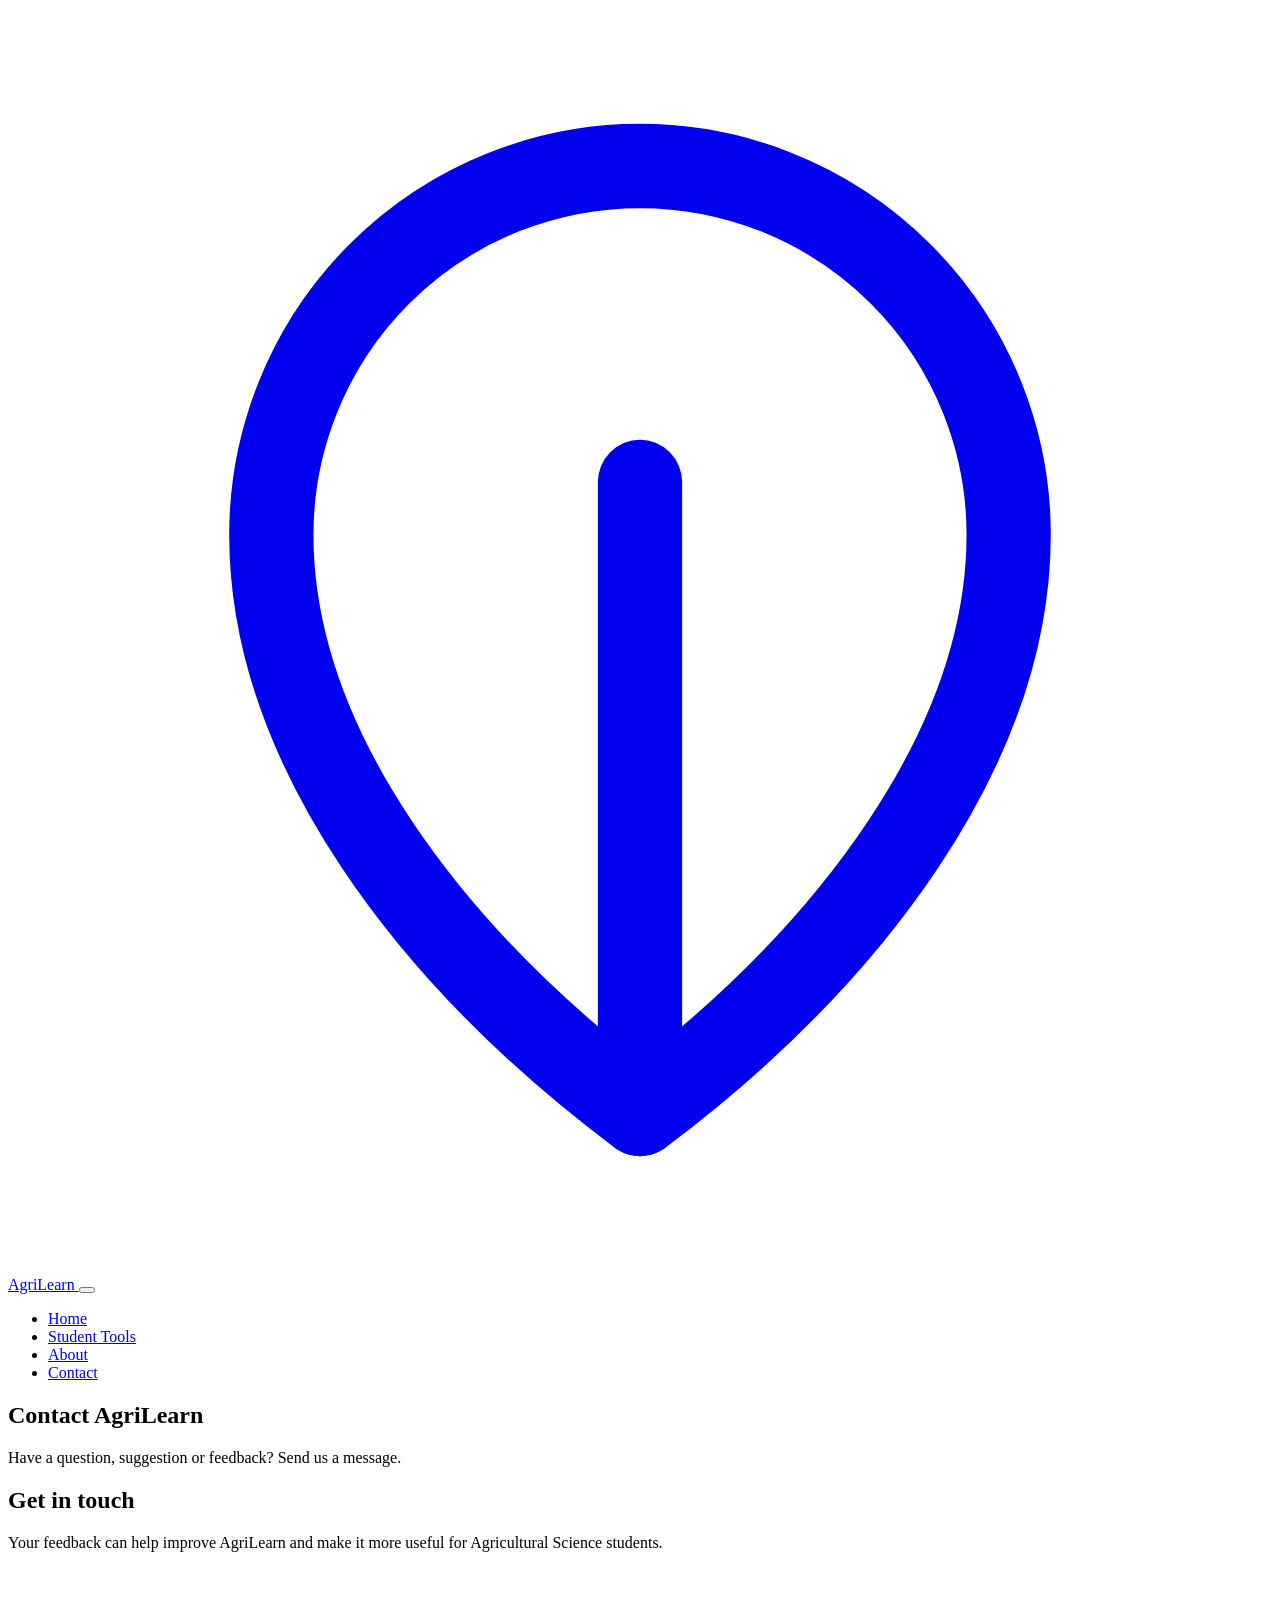
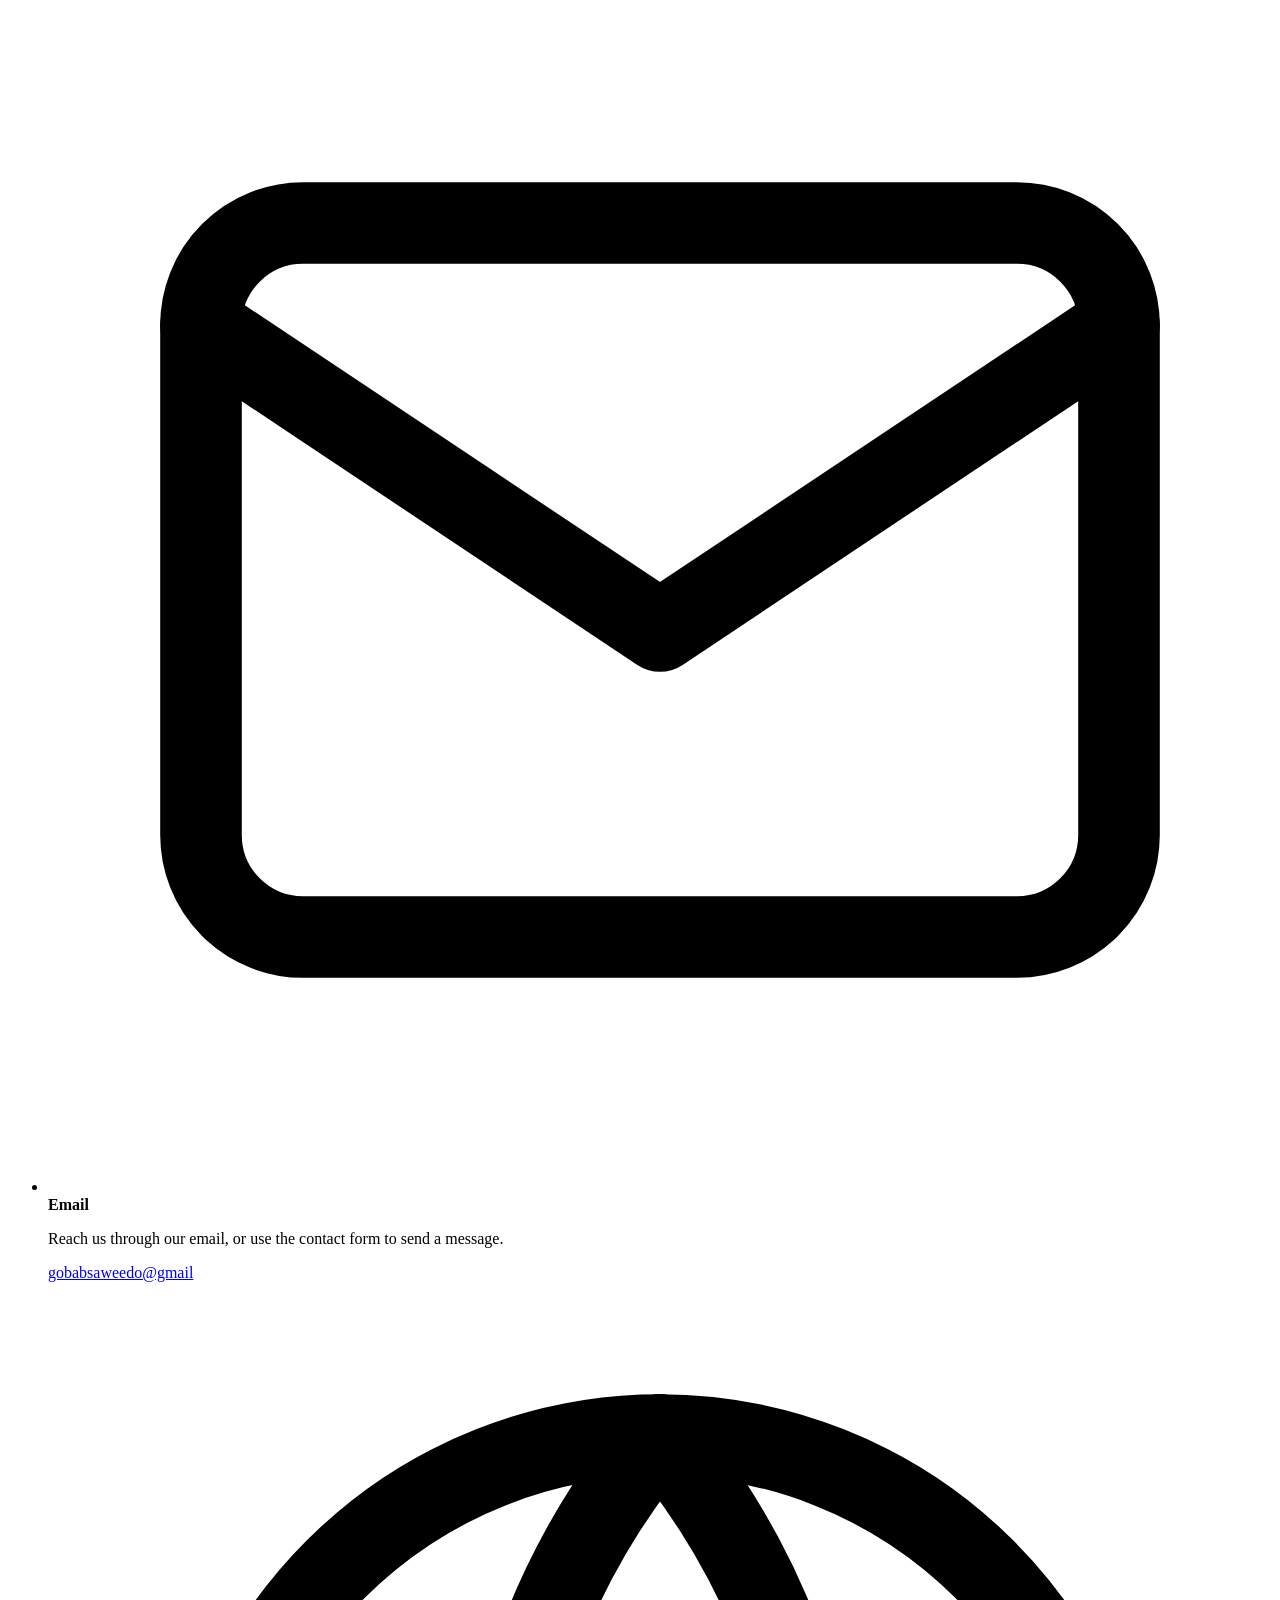
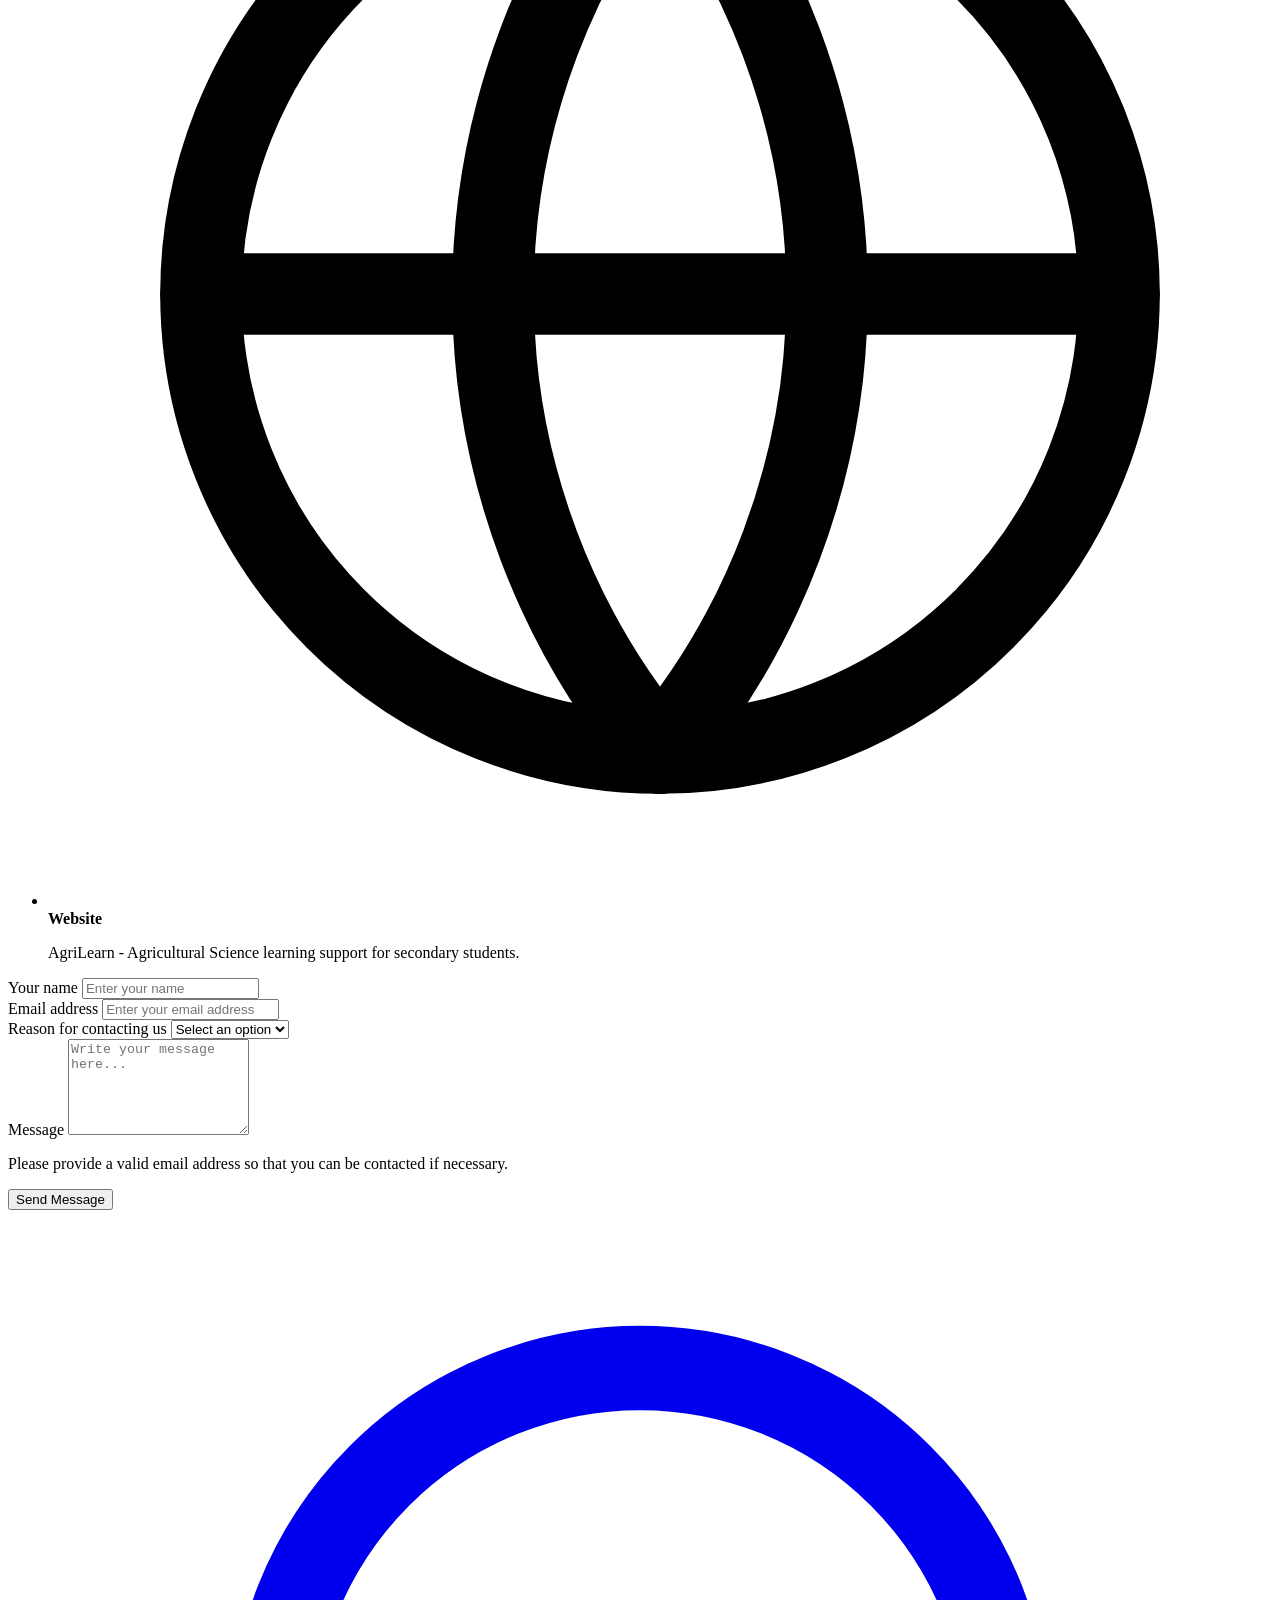
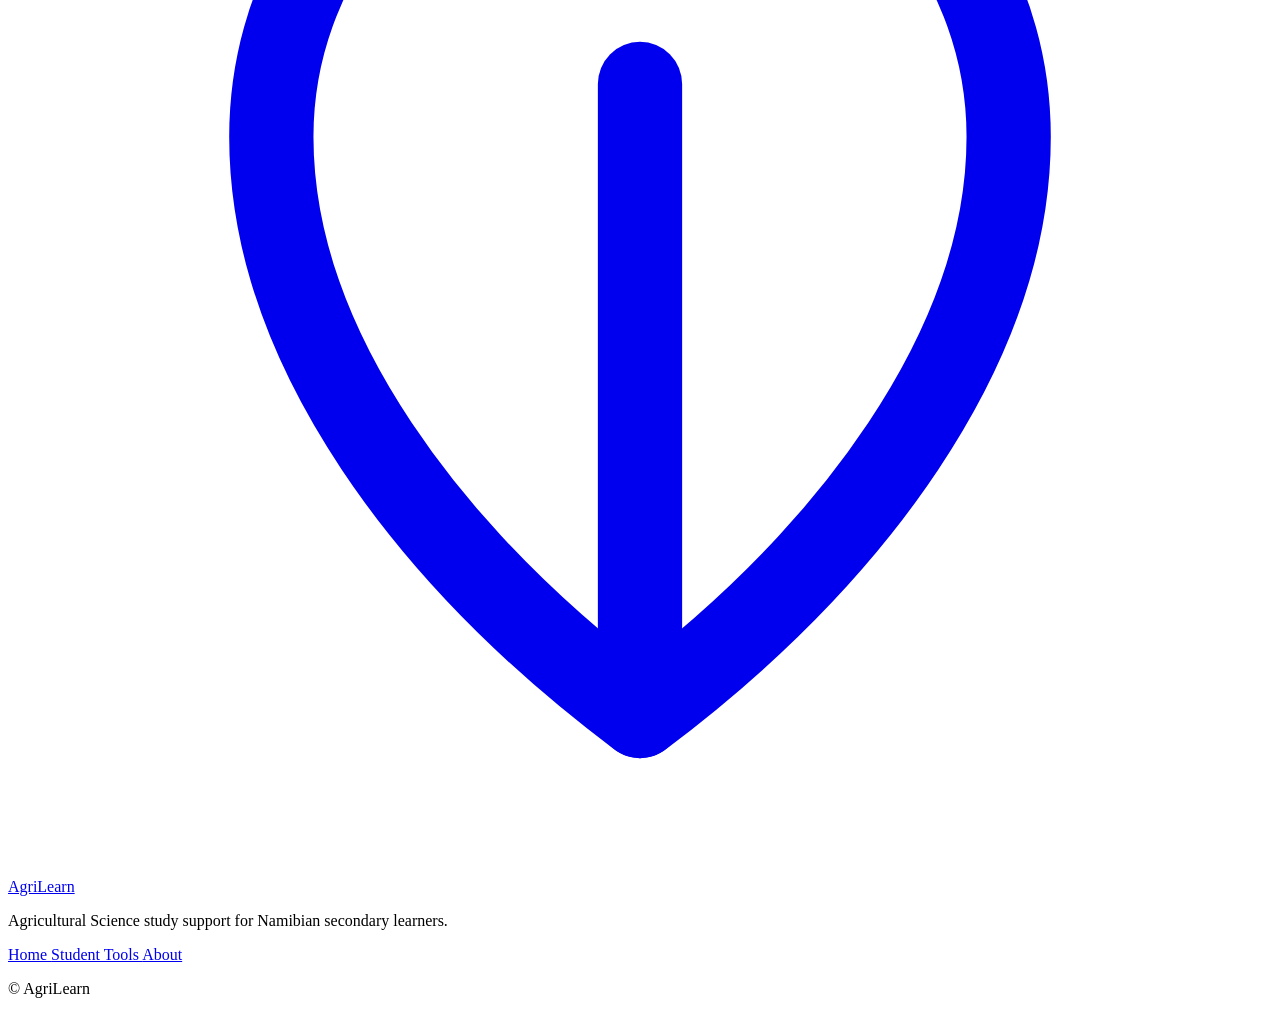
==== contact.html @ 3012d895 "Upload AgriLearn website" ====
<!DOCTYPE html>
<html lang="en">

<head>

<meta charset="UTF-8">

<meta name="viewport" content="width=device-width, initial-scale=1.0">

<title>Contact - AgriLearn</title>

<link rel="stylesheet" href="css/style.css">

</head>


<body>


<header class="site-header">

<div class="container header-inner">


<a href="index.html" class="logo">

<svg class="logo-icon"
viewBox="0 0 24 24"
fill="none"
stroke="currentColor"
stroke-width="1.6"
stroke-linecap="round"
stroke-linejoin="round">

<path d="M12 21c-4-3-7-7-7-11a7 7 0 0 1 14 0c0 4-3 8-7 11Z"/>

<path d="M12 21V9"/>

</svg>

<span>AgriLearn</span>

</a>


<button class="nav-toggle"
id="navToggle"
aria-expanded="false"
aria-label="Open menu">

<span></span>
<span></span>
<span></span>

</button>


<nav class="primary-nav" id="primaryNav">

<ul>

<li>
<a href="index.html">Home</a>
</li>

<li>
<a href="student-tools.html">Student Tools</a>
</li>

<li>
<a href="about.html">About</a>
</li>

<li>
<a href="contact.html" aria-current="page">Contact</a>
</li>

</ul>

</nav>


</div>

</header>



<main>


<section class="page-head">

<div class="container">

<h1>Contact AgriLearn</h1>

<p class="lede">
Have a question, suggestion or feedback?
Send us a message.
</p>

</div>

</section>



<section>


<div class="container">


<div class="contact-grid">


<div>


<h2>
Get in touch
</h2>


<p>
Your feedback can help improve AgriLearn and
make it more useful for Agricultural Science
students.
</p>


<ul class="contact-info-list">


<li>

<svg viewBox="0 0 24 24"
fill="none"
stroke="currentColor"
stroke-width="1.6"
stroke-linecap="round"
stroke-linejoin="round">

<rect x="3" y="5" width="18" height="14" rx="2"/>

<path d="m3 7 9 6 9-6"/>

</svg>


<div>

<strong>Email</strong>

<p>
Reach us through our email, or use the contact form to send a message.
</p>
<a href="mailto:gobabsaweedo@gmail.com"> gobabsaweedo@gmail </a>
</div>

</li>



<li>

<svg viewBox="0 0 24 24"
fill="none"
stroke="currentColor"
stroke-width="1.6"
stroke-linecap="round"
stroke-linejoin="round">

<circle cx="12" cy="12" r="9"/>

<path d="M3 12h18"/>

<path d="M12 3a14 14 0 0 1 0 18"/>

<path d="M12 3a14 14 0 0 0 0 18"/>

</svg>


<div>

<strong>Website</strong>

<p>
AgriLearn - Agricultural Science learning
support for secondary students.
</p>

</div>

</li>


</ul>


</div>



<div>


<form id="contactForm">


<div class="form-group">

<label for="contactName">
Your name
</label>

<input
type="text"
id="contactName"
name="name"
placeholder="Enter your name"
required>

</div>



<div class="form-group">

<label for="contactEmail">
Email address
</label>

<input
type="email"
id="contactEmail"
name="email"
placeholder="Enter your email address"
required>

</div>



<div class="form-group">

<label for="contactTopic">
Reason for contacting us
</label>

<select id="contactTopic"
name="topic"
required>

<option value="">
Select an option
</option>

<option value="Question">
Question
</option>

<option value="Suggestion">
Suggestion
</option>

<option value="Feedback">
Feedback
</option>

<option value="Other">
Other
</option>

</select>

</div>



<div class="form-group">

<label for="contactMessage">
Message
</label>

<textarea
id="contactMessage"
name="message"
rows="6"
placeholder="Write your message here..."
required></textarea>

</div>



<p class="form-note">
Please provide a valid email address so that
you can be contacted if necessary.
</p>



<button type="submit"
class="btn btn-leaf">

Send Message

</button>



<div id="formStatus"
class="form-status">

</div>


</form>


</div>


</div>


</div>

</section>


</main>



<footer class="site-footer">


<div class="container footer-inner">


<div>


<a href="index.html" class="logo">

<svg class="logo-icon"
viewBox="0 0 24 24"
fill="none"
stroke="currentColor"
stroke-width="1.6"
stroke-linecap="round"
stroke-linejoin="round">

<path d="M12 21c-4-3-7-7-7-11a7 7 0 0 1 14 0c0 4-3 8-7 11Z"/>

<path d="M12 21V9"/>

</svg>

<span>AgriLearn</span>

</a>


<p>
Agricultural Science study support for
Namibian secondary learners.
</p>


</div>



<nav class="footer-nav">


<a href="index.html">
Home
</a>


<a href="student-tools.html">
Student Tools
</a>


<a href="about.html">
About
</a>


</nav>


</div>



<p class="footer-bottom">

© <span id="year"></span> AgriLearn

</p>


</footer>



<script src="js/main.js"></script>


</body>

</html>
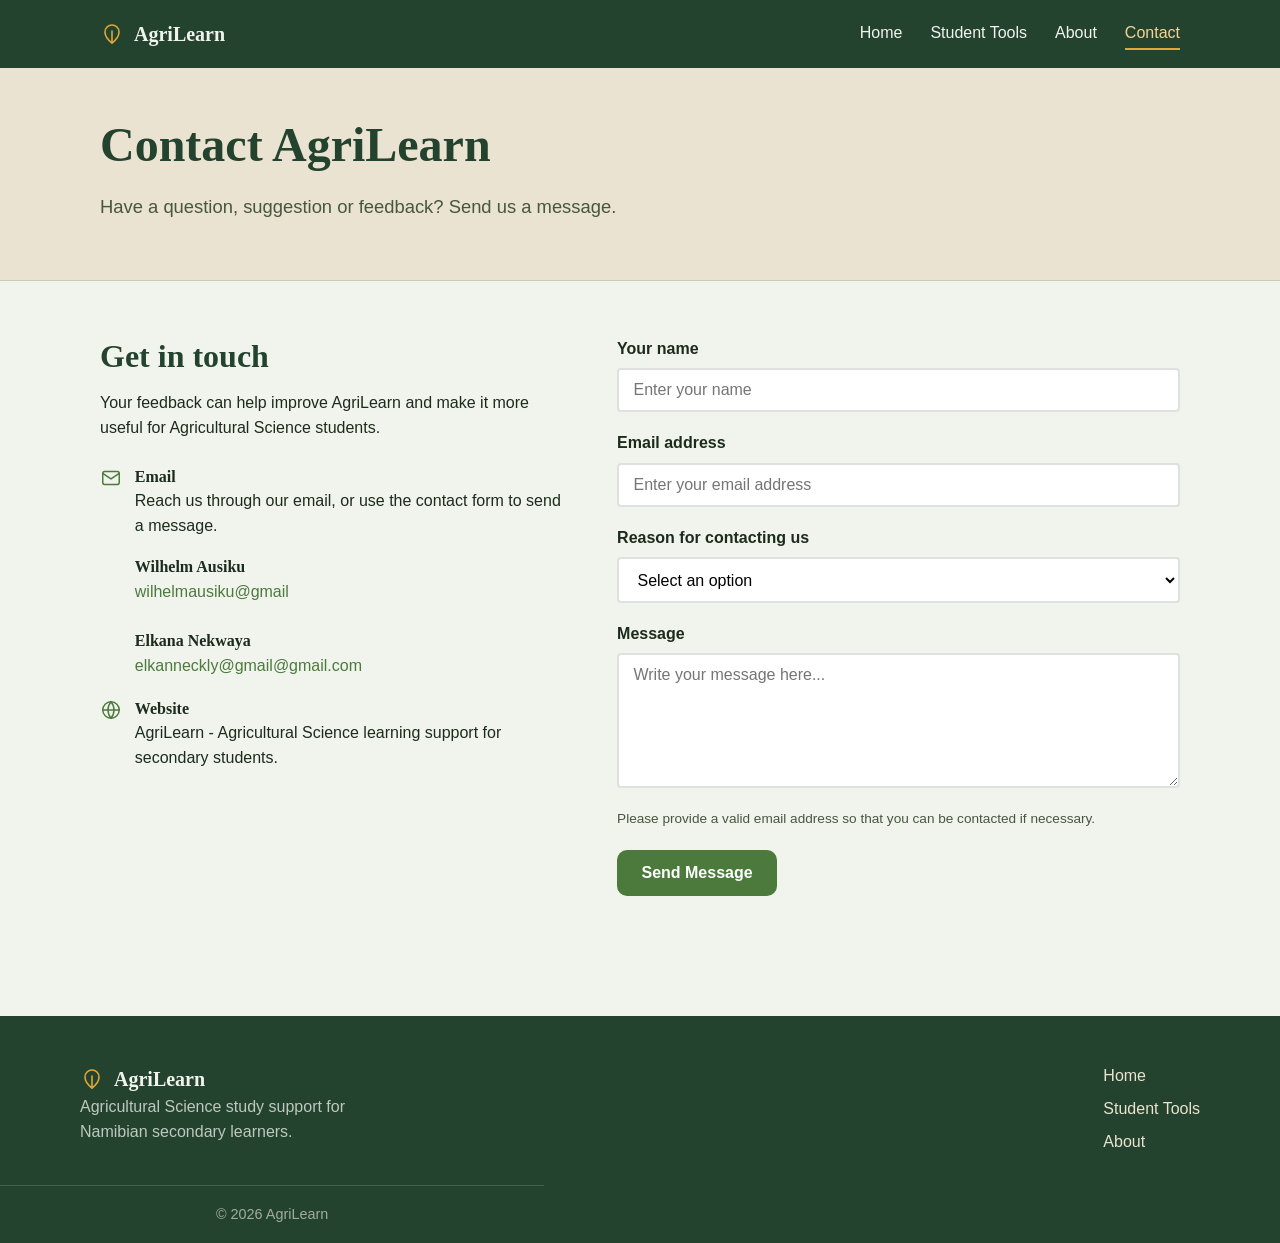
==== commit 9a70fb5a: "Update contact information and form structure" ====
--- a/contact.html
+++ b/contact.html
@@ -156,7 +156,11 @@
 <p>
 Reach us through our email, or use the contact form to send a message.
 </p>
-<a href="mailto:gobabsaweedo@gmail.com"> gobabsaweedo@gmail </a>
+  <strong>Wilhelm Ausiku</strong>
+<a href="mailto:wilhelmausiku@gmail.com"> wilhelmausiku@gmail </a>
+  <br></br>
+  <strong>Elkana Nekwaya</strong>
+ <a href="mailto:elkanneckly@gmail@gmail.com"> elkanneckly@gmail@gmail.com</a>
 </div>
 
 </li>
@@ -418,4 +422,4 @@
 
 </body>
 
-</html>+</html>
--- a/css/style.css
+++ b/css/style.css
@@ -0,0 +1,1065 @@
+@import url('https://fonts.googleapis.com/css2?family=Bitter:wght@500;700;900&family=Work+Sans:wght@400;500;600;700&display=swap');
+
+:root {
+  --paper: #f1f4ec;
+  --paper-warm: #eae3d1;
+  --ink: #1c2b1e;
+  --ink-soft: #47563f;
+  --forest: #24432e;
+  --forest-light: #2f5a3b;
+  --leaf: #4c7a3d;
+  --leaf-light: #6fa05b;
+  --millet: #e0a63a;
+  --millet-light: #f3d497;
+  --soil: #7a5233;
+  --clay: #a8452f;
+  --white: #ffffff;
+  --line: rgba(28, 43, 30, 0.14);
+
+  --font-head: 'Bitter', Georgia, 'Times New Roman', serif;
+  --font-body: 'Work Sans', Arial, sans-serif;
+
+  --container: 1120px;
+  --radius-sm: 4px;
+  --radius-md: 10px;
+}
+
+
+* {
+  box-sizing: border-box;
+}
+
+
+html {
+  scroll-behavior: smooth;
+}
+
+
+body {
+  margin: 0;
+  background: var(--paper);
+  color: var(--ink);
+  font-family: var(--font-body);
+  font-size: 16px;
+  line-height: 1.55;
+}
+
+
+img {
+  max-width: 100%;
+  display: block;
+}
+
+
+a {
+  color: var(--leaf);
+  text-decoration: none;
+}
+
+
+a:hover {
+  text-decoration: underline;
+}
+
+
+button {
+  font-family: inherit;
+}
+
+
+h1,
+h2,
+h3,
+h4 {
+  font-family: var(--font-head);
+  color: var(--forest);
+  line-height: 1.2;
+  margin: 0 0 0.5em;
+}
+
+
+h1 {
+  font-size: clamp(2rem, 4.5vw, 3rem);
+  font-weight: 900;
+}
+
+
+h2 {
+  font-size: clamp(1.5rem, 3vw, 2rem);
+}
+
+
+h3 {
+  font-size: 1.2rem;
+}
+
+
+p {
+  margin: 0 0 1em;
+  max-width: 68ch;
+}
+
+
+.lede {
+  font-size: 1.15rem;
+  color: var(--ink-soft);
+  max-width: 60ch;
+}
+
+
+.container {
+  max-width: var(--container);
+  margin: 0 auto;
+  padding: 0 1.25rem;
+}
+
+
+section {
+  padding: 3.5rem 0;
+}
+
+
+.section-alt {
+  background: var(--paper-warm);
+}
+
+
+.btn {
+  display: inline-flex;
+  align-items: center;
+  justify-content: center;
+  padding: 0.75em 1.4em;
+  border-radius: var(--radius-md);
+  border: 2px solid transparent;
+  font-weight: 600;
+  font-size: 1rem;
+  cursor: pointer;
+  text-decoration: none;
+  transition: 0.15s ease;
+}
+
+
+.btn-primary {
+  background: var(--millet);
+  color: var(--forest);
+}
+
+
+.btn-primary:hover {
+  background: var(--millet-light);
+  text-decoration: none;
+}
+
+
+.btn-outline {
+  border-color: var(--paper);
+  color: var(--paper);
+}
+
+
+.btn-outline:hover {
+  background: rgba(241, 244, 236, 0.12);
+  text-decoration: none;
+}
+
+
+.btn-leaf {
+  background: var(--leaf);
+  color: var(--white);
+}
+
+
+.btn-leaf:hover {
+  background: var(--leaf-light);
+  text-decoration: none;
+}
+
+
+.btn:disabled {
+  opacity: 0.5;
+  cursor: not-allowed;
+}
+
+
+.site-header {
+  background: var(--forest);
+  position: sticky;
+  top: 0;
+  z-index: 40;
+}
+
+
+.header-inner {
+  display: flex;
+  align-items: center;
+  justify-content: space-between;
+  min-height: 4.25rem;
+}
+
+
+.logo {
+  display: flex;
+  align-items: center;
+  gap: 0.5em;
+  color: var(--paper);
+  font-family: var(--font-head);
+  font-weight: 700;
+  font-size: 1.25rem;
+}
+
+
+.logo:hover {
+  text-decoration: none;
+  color: var(--millet-light);
+}
+
+
+.logo-icon {
+  width: 24px;
+  height: 24px;
+  color: var(--millet);
+  flex-shrink: 0;
+}
+
+
+.primary-nav ul {
+  list-style: none;
+  margin: 0;
+  padding: 0;
+  display: flex;
+  gap: 1.75rem;
+}
+
+
+.primary-nav a {
+  color: var(--paper);
+  font-weight: 500;
+  padding: 0.4em 0;
+  border-bottom: 2px solid transparent;
+}
+
+
+.primary-nav a:hover {
+  text-decoration: none;
+  border-bottom-color: var(--millet);
+}
+
+
+.primary-nav a[aria-current="page"] {
+  border-bottom-color: var(--millet);
+  color: var(--millet-light);
+}
+
+
+.nav-toggle {
+  display: none;
+  flex-direction: column;
+  justify-content: center;
+  gap: 5px;
+  width: 40px;
+  height: 40px;
+  background: none;
+  border: none;
+  cursor: pointer;
+}
+
+
+.nav-toggle span {
+  display: block;
+  height: 2px;
+  width: 24px;
+  margin: 0 auto;
+  background: var(--paper);
+}
+
+
+.site-footer {
+  background: var(--forest);
+  color: var(--paper-warm);
+  margin-top: 4rem;
+}
+
+
+.footer-inner {
+  display: flex;
+  flex-wrap: wrap;
+  gap: 2rem;
+  justify-content: space-between;
+  padding: 3rem 0 1.5rem;
+}
+
+
+.footer-inner p {
+  color: rgba(241, 244, 236, 0.75);
+  max-width: 32ch;
+}
+
+
+.footer-nav {
+  display: flex;
+  flex-direction: column;
+  gap: 0.5em;
+}
+
+
+.footer-nav a {
+  color: var(--paper-warm);
+}
+
+
+.footer-bottom {
+  border-top: 1px solid rgba(241, 244, 236, 0.15);
+  text-align: center;
+  padding: 1.1rem 1.25rem;
+  margin: 0;
+  font-size: 0.9rem;
+  color: rgba(241, 244, 236, 0.6);
+}
+
+
+.hero {
+  position: relative;
+  min-height: 78vh;
+  display: flex;
+  align-items: flex-end;
+  overflow: hidden;
+
+  background:
+    linear-gradient(
+      180deg,
+      rgba(20, 32, 22, 0.35) 0%,
+      rgba(18, 28, 19, 0.82) 100%
+    ),
+    url('../images/hero-poster.svg') center/cover no-repeat;
+}
+
+
+.hero-video {
+  position: absolute;
+  inset: 0;
+  width: 100%;
+  height: 100%;
+  object-fit: cover;
+  display: none;
+}
+
+
+.hero-video.is-ready {
+  display: block;
+}
+
+
+.hero-content {
+  position: relative;
+  z-index: 2;
+  color: var(--paper);
+  padding: 3.5rem 0 4rem;
+}
+
+
+.hero-content h1 {
+  color: var(--paper);
+  max-width: 18ch;
+}
+
+
+.hero-content .lede {
+  color: rgba(241, 244, 236, 0.88);
+}
+
+
+.hero-actions {
+  display: flex;
+  flex-wrap: wrap;
+  gap: 0.9rem;
+  margin-top: 1.6rem;
+}
+
+
+.feature-intro {
+  padding: 4rem 0;
+}
+
+
+.feature-intro-head {
+  max-width: 60ch;
+  margin-bottom: 2.5rem;
+}
+
+
+.feature-grid {
+  display: grid;
+  grid-template-columns: repeat(3, 1fr);
+  gap: 2.5rem;
+}
+
+
+.feature-item {
+  border-top: 3px solid var(--leaf);
+  padding-top: 1.1rem;
+}
+
+
+.feature-item .icon {
+  width: 30px;
+  height: 30px;
+  color: var(--leaf);
+  margin-bottom: 0.8rem;
+}
+
+
+.feature-item a {
+  font-weight: 600;
+}
+
+
+.grade-strip {
+  background: var(--forest);
+  color: var(--paper);
+}
+
+
+.grade-strip h2 {
+  color: var(--paper);
+}
+
+
+.grade-strip .lede {
+  color: rgba(241, 244, 236, 0.82);
+}
+
+
+.grade-chip-row {
+  display: flex;
+  flex-wrap: wrap;
+  gap: 0.6rem;
+  margin-top: 1.5rem;
+}
+
+
+.grade-chip {
+  border: 1px solid rgba(241, 244, 236, 0.35);
+  border-radius: 999px;
+  padding: 0.4em 1em;
+  font-size: 0.92rem;
+  color: var(--paper-warm);
+}
+
+
+.page-head {
+  background: var(--paper-warm);
+  padding: 3rem 0 2.5rem;
+  border-bottom: 1px solid var(--line);
+}
+
+
+.page-head h1 {
+  margin-bottom: 0.4em;
+}
+
+
+.hub-search {
+  margin-top: 1.75rem;
+  max-width: 30rem;
+}
+
+
+.hub-search label {
+  display: block;
+  font-weight: 600;
+  margin-bottom: 0.4em;
+}
+
+
+.hub-search input {
+  width: 100%;
+  padding: 0.7em 0.9em;
+  border: 2px solid var(--line);
+  border-radius: var(--radius-sm);
+  font-size: 1rem;
+  font-family: inherit;
+  background: var(--white);
+}
+
+
+.hub-search input:focus {
+  border-color: var(--leaf);
+  outline: none;
+}
+
+
+.grade-tabs {
+  display: flex;
+  flex-wrap: wrap;
+  gap: 0.5rem;
+  margin: 2.5rem 0 2rem;
+}
+
+
+.grade-tab {
+  background: var(--white);
+  border: 2px solid var(--line);
+  color: var(--ink-soft);
+  padding: 0.6em 1.1em;
+  border-radius: var(--radius-sm);
+  font-weight: 600;
+  cursor: pointer;
+}
+
+
+.grade-tab:hover {
+  border-color: var(--leaf-light);
+}
+
+
+.grade-tab.active {
+  background: var(--forest);
+  border-color: var(--forest);
+  color: var(--paper);
+}
+
+
+.topic-list {
+  list-style: none;
+  margin: 0;
+  padding: 0;
+}
+
+
+.topic-item {
+  border-left: 3px solid var(--leaf);
+  border-bottom: 1px solid var(--line);
+  padding: 1.1rem 0 1.1rem 1.2rem;
+}
+
+
+.topic-item:last-child {
+  border-bottom: none;
+}
+
+
+.topic-item h3 {
+  margin-bottom: 0.3em;
+}
+
+
+.topic-grade-tag {
+  display: inline-block;
+  font-size: 0.78rem;
+  font-weight: 600;
+  color: var(--soil);
+  background: var(--paper-warm);
+  border-radius: 999px;
+  padding: 0.15em 0.7em;
+  margin-bottom: 0.5em;
+}
+
+
+.topic-item p {
+  color: var(--ink-soft);
+  margin-bottom: 0.5em;
+}
+
+
+.topic-subtopics {
+  margin: 0.4em 0 0;
+  padding-left: 1.1em;
+  color: var(--ink-soft);
+  font-size: 0.95rem;
+}
+
+
+.topic-subtopics li {
+  margin-bottom: 0.2em;
+}
+
+
+.grade-panel[hidden] {
+  display: none;
+}
+
+
+.hub-empty {
+  display: none;
+  padding: 2rem 0;
+  color: var(--ink-soft);
+  font-style: italic;
+}
+
+
+.hub-empty.is-visible {
+  display: block;
+}
+
+
+.resource-section h2 {
+  margin-bottom: 0.3em;
+}
+
+
+.resource-list {
+  list-style: none;
+  margin: 0;
+  padding: 0;
+}
+
+
+.resource-card {
+  display: flex;
+  gap: 1.25rem;
+  padding: 1.4rem 0;
+  border-bottom: 1px solid var(--line);
+  align-items: flex-start;
+}
+
+
+.resource-icon {
+  width: 84px;
+  height: 84px;
+  flex-shrink: 0;
+  display: flex;
+  align-items: center;
+  justify-content: center;
+  background: var(--paper-warm);
+  border-radius: var(--radius-sm);
+  color: var(--leaf);
+}
+
+
+.resource-icon svg {
+  width: 34px;
+  height: 34px;
+}
+
+
+.resource-body h3 {
+  margin-bottom: 0.25em;
+}
+
+
+.resource-body p {
+  color: var(--ink-soft);
+  margin-bottom: 0.4em;
+}
+
+
+.resource-meta {
+  font-size: 0.85rem;
+  color: var(--soil);
+  font-weight: 600;
+}
+
+
+.offline-note {
+  background: var(--paper-warm);
+  border-left: 3px solid var(--millet);
+  padding: 1.2rem 1.4rem;
+  border-radius: var(--radius-sm);
+  margin: 2rem 0;
+}
+
+
+.quiz-wrap {
+  max-width: 640px;
+  margin: 0 auto;
+}
+
+
+.quiz-intro {
+  text-align: left;
+}
+
+
+.quiz-stat-row {
+  display: flex;
+  gap: 2rem;
+  margin: 1.5rem 0;
+}
+
+
+.quiz-stat {
+  font-family: var(--font-head);
+}
+
+
+.quiz-stat strong {
+  display: block;
+  font-size: 1.8rem;
+  color: var(--forest);
+}
+
+
+.quiz-stat span {
+  font-size: 0.85rem;
+  color: var(--ink-soft);
+}
+
+
+.quiz-progress {
+  display: flex;
+  justify-content: space-between;
+  align-items: center;
+  font-weight: 600;
+  color: var(--ink-soft);
+  margin-bottom: 0.8rem;
+  font-size: 0.95rem;
+}
+
+
+.quiz-progress-bar {
+  background: var(--line);
+  height: 6px;
+  border-radius: 999px;
+  margin-bottom: 1.8rem;
+  overflow: hidden;
+}
+
+
+.quiz-progress-fill {
+  background: var(--leaf);
+  height: 100%;
+  border-radius: 999px;
+  transition: width 0.25s ease;
+}
+
+
+.quiz-card {
+  background: var(--white);
+  border: 1px solid var(--line);
+  border-radius: var(--radius-md);
+  padding: 1.75rem;
+}
+
+
+.quiz-question {
+  margin-bottom: 1.3rem;
+}
+
+
+.quiz-options {
+  list-style: none;
+  margin: 0;
+  padding: 0;
+  display: grid;
+  gap: 0.7rem;
+}
+
+
+.quiz-option {
+  width: 100%;
+  text-align: left;
+  background: var(--paper);
+  border: 2px solid var(--line);
+  border-radius: var(--radius-md);
+  padding: 0.85em 1.1em;
+  font-size: 1rem;
+  font-family: inherit;
+  color: var(--ink);
+  cursor: pointer;
+}
+
+
+.quiz-option:hover:not(:disabled) {
+  border-color: var(--leaf-light);
+}
+
+
+.quiz-option.correct {
+  background: #e5f0df;
+  border-color: var(--leaf);
+  color: var(--forest);
+  font-weight: 600;
+}
+
+
+.quiz-option.incorrect {
+  background: #f5e3de;
+  border-color: var(--clay);
+  color: var(--clay);
+}
+
+
+.quiz-option:disabled {
+  cursor: default;
+}
+
+
+.quiz-feedback {
+  margin-top: 1.1rem;
+  padding: 0.9rem 1.1rem;
+  border-radius: var(--radius-sm);
+  background: var(--paper-warm);
+  font-size: 0.95rem;
+  display: none;
+}
+
+
+.quiz-feedback.is-visible {
+  display: block;
+}
+
+
+.quiz-next-row {
+  margin-top: 1.4rem;
+  text-align: right;
+}
+
+
+.quiz-results {
+  text-align: center;
+  padding: 2rem 0;
+}
+
+
+.quiz-score {
+  font-family: var(--font-head);
+  font-size: 3rem;
+  color: var(--forest);
+  font-weight: 900;
+}
+
+
+.quiz-results-actions {
+  display: flex;
+  gap: 0.9rem;
+  justify-content: center;
+  margin-top: 1.5rem;
+  flex-wrap: wrap;
+}
+
+
+[data-quiz-view] {
+  display: none;
+}
+
+
+[data-quiz-view].is-active {
+  display: block;
+}
+
+
+.about-grid {
+  display: grid;
+  grid-template-columns: 1.3fr 1fr;
+  gap: 3rem;
+  align-items: start;
+}
+
+
+.about-list {
+  list-style: none;
+  margin: 0;
+  padding: 0;
+  display: grid;
+  gap: 1rem;
+}
+
+
+.about-list li {
+  border-left: 3px solid var(--millet);
+  padding-left: 1rem;
+  color: var(--ink-soft);
+}
+
+
+.about-list strong {
+  display: block;
+  color: var(--ink);
+  font-family: var(--font-head);
+}
+
+
+.credit-box {
+  background: var(--paper-warm);
+  border-radius: var(--radius-md);
+  padding: 1.5rem 1.6rem;
+}
+
+
+.contact-grid {
+  display: grid;
+  grid-template-columns: 1fr 1.2fr;
+  gap: 3rem;
+}
+
+
+.contact-info-list {
+  list-style: none;
+  margin: 1.5rem 0 0;
+  padding: 0;
+  display: grid;
+  gap: 1.1rem;
+}
+
+
+.contact-info-list li {
+  display: flex;
+  gap: 0.8rem;
+  align-items: flex-start;
+}
+
+
+.contact-info-list svg {
+  width: 22px;
+  height: 22px;
+  color: var(--leaf);
+  flex-shrink: 0;
+  margin-top: 2px;
+}
+
+
+.contact-info-list strong {
+  display: block;
+  font-family: var(--font-head);
+}
+
+
+.form-group {
+  margin-bottom: 1.2rem;
+}
+
+
+.form-group label {
+  display: block;
+  font-weight: 600;
+  margin-bottom: 0.4em;
+}
+
+
+.form-group input,
+.form-group select,
+.form-group textarea {
+  width: 100%;
+  padding: 0.7em 0.9em;
+  border: 2px solid var(--line);
+  border-radius: var(--radius-sm);
+  font-family: inherit;
+  font-size: 1rem;
+  background: var(--white);
+}
+
+
+.form-group input:focus,
+.form-group select:focus,
+.form-group textarea:focus {
+  border-color: var(--leaf);
+  outline: none;
+}
+
+
+.form-note {
+  font-size: 0.85rem;
+  color: var(--ink-soft);
+  margin-top: -0.4rem;
+  margin-bottom: 1.3rem;
+}
+
+
+.form-status {
+  display: none;
+  background: #e5f0df;
+  border-left: 3px solid var(--leaf);
+  padding: 0.9rem 1.1rem;
+  border-radius: var(--radius-sm);
+  margin-top: 1rem;
+}
+
+
+.form-status.is-visible {
+  display: block;
+}
+
+
+
+@media (max-width: 860px) {
+
+  .nav-toggle {
+    display: flex;
+  }
+
+
+  .primary-nav {
+    position: absolute;
+    top: 4.25rem;
+    left: 0;
+    right: 0;
+    background: var(--forest);
+    max-height: 0;
+    overflow: hidden;
+    transition: max-height 0.25s ease;
+  }
+
+
+  .primary-nav.is-open {
+    max-height: 24rem;
+  }
+
+
+  .primary-nav ul {
+    flex-direction: column;
+    gap: 0;
+    padding: 0.5rem 1.25rem 1.25rem;
+  }
+
+
+  .primary-nav a {
+    display: block;
+    padding: 0.7em 0;
+    border-bottom: 1px solid rgba(241, 244, 236, 0.12);
+  }
+
+}
+
+
+
+@media (max-width: 820px) {
+
+  .about-grid {
+    grid-template-columns: 1fr;
+  }
+
+
+  .contact-grid {
+    grid-template-columns: 1fr;
+  }
+
+}
+
+
+
+@media (max-width: 780px) {
+
+  .feature-grid {
+    grid-template-columns: 1fr;
+    gap: 2rem;
+  }
+
+}
+
+
+
+@media (max-width: 560px) {
+
+  .resource-card {
+    flex-direction: column;
+  }
+
+
+  .resource-icon {
+    width: 100%;
+    height: 120px;
+  }
+
+
+  .quiz-stat-row {
+    gap: 1rem;
+    flex-wrap: wrap;
+  }
+
+
+  .hero-actions {
+    flex-direction: column;
+    align-items: flex-start;
+  }
+
+}
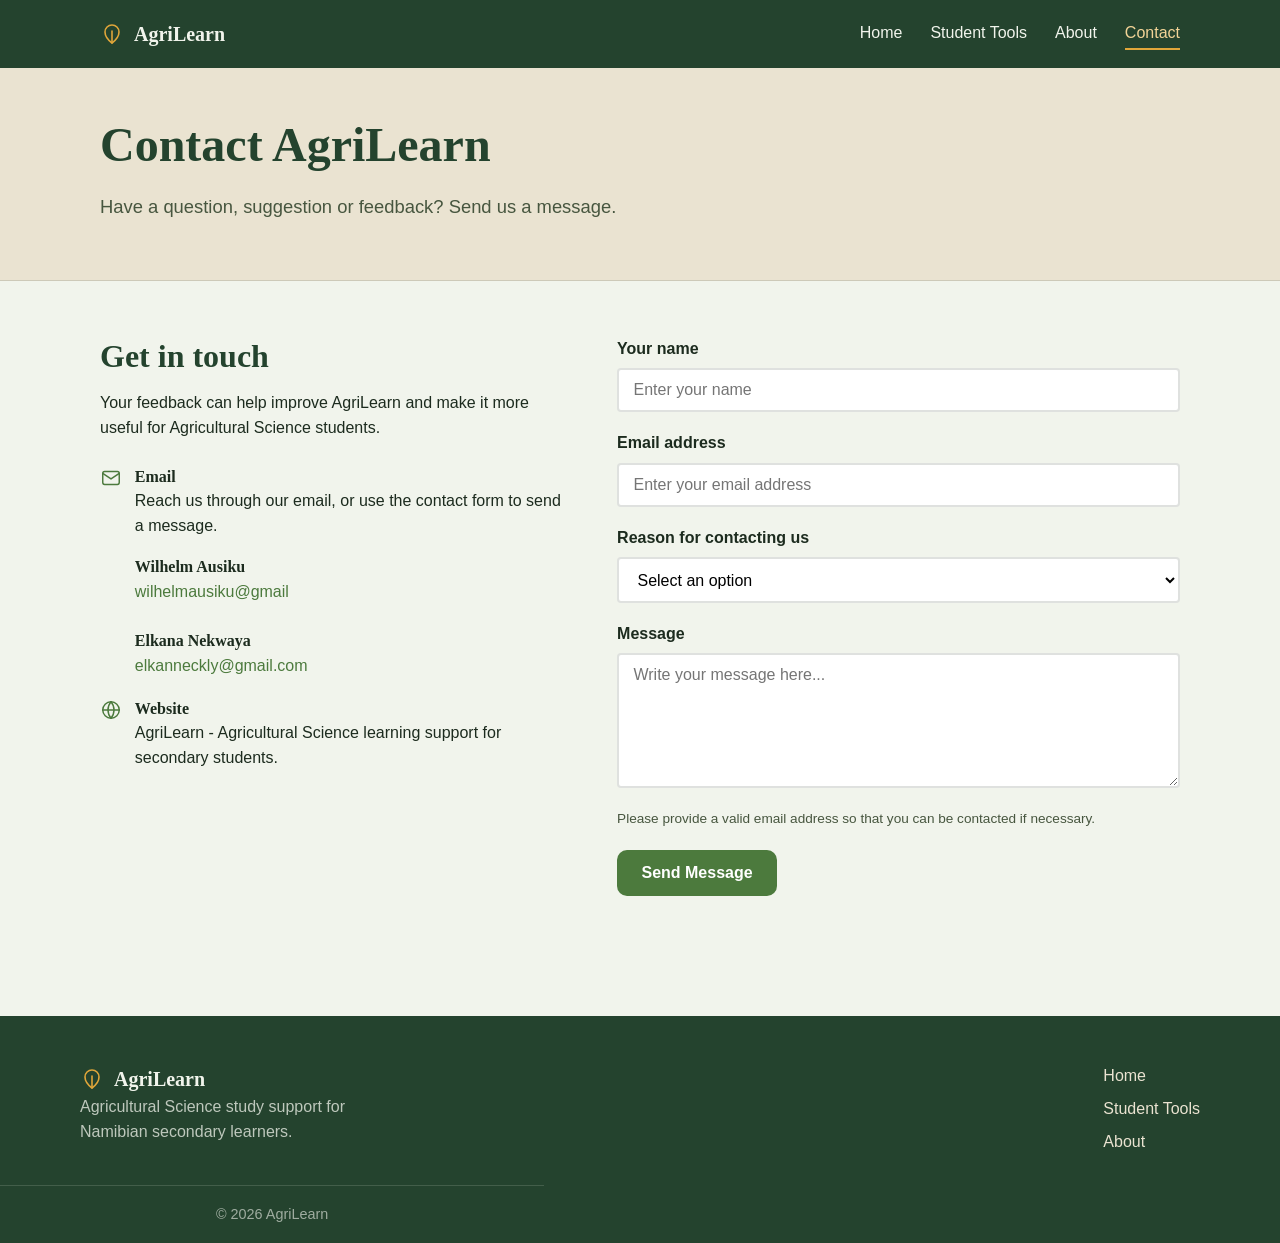
==== commit c1efc5ad: "Fix HTML formatting in contact.html" ====
--- a/contact.html
+++ b/contact.html
@@ -160,7 +160,7 @@
 <a href="mailto:wilhelmausiku@gmail.com"> wilhelmausiku@gmail </a>
   <br></br>
   <strong>Elkana Nekwaya</strong>
- <a href="mailto:elkanneckly@gmail@gmail.com"> elkanneckly@gmail@gmail.com</a>
+ <a href="mailto:elkanneckly@gmail.com"> elkanneckly@gmail.com</a>
 </div>
 
 </li>
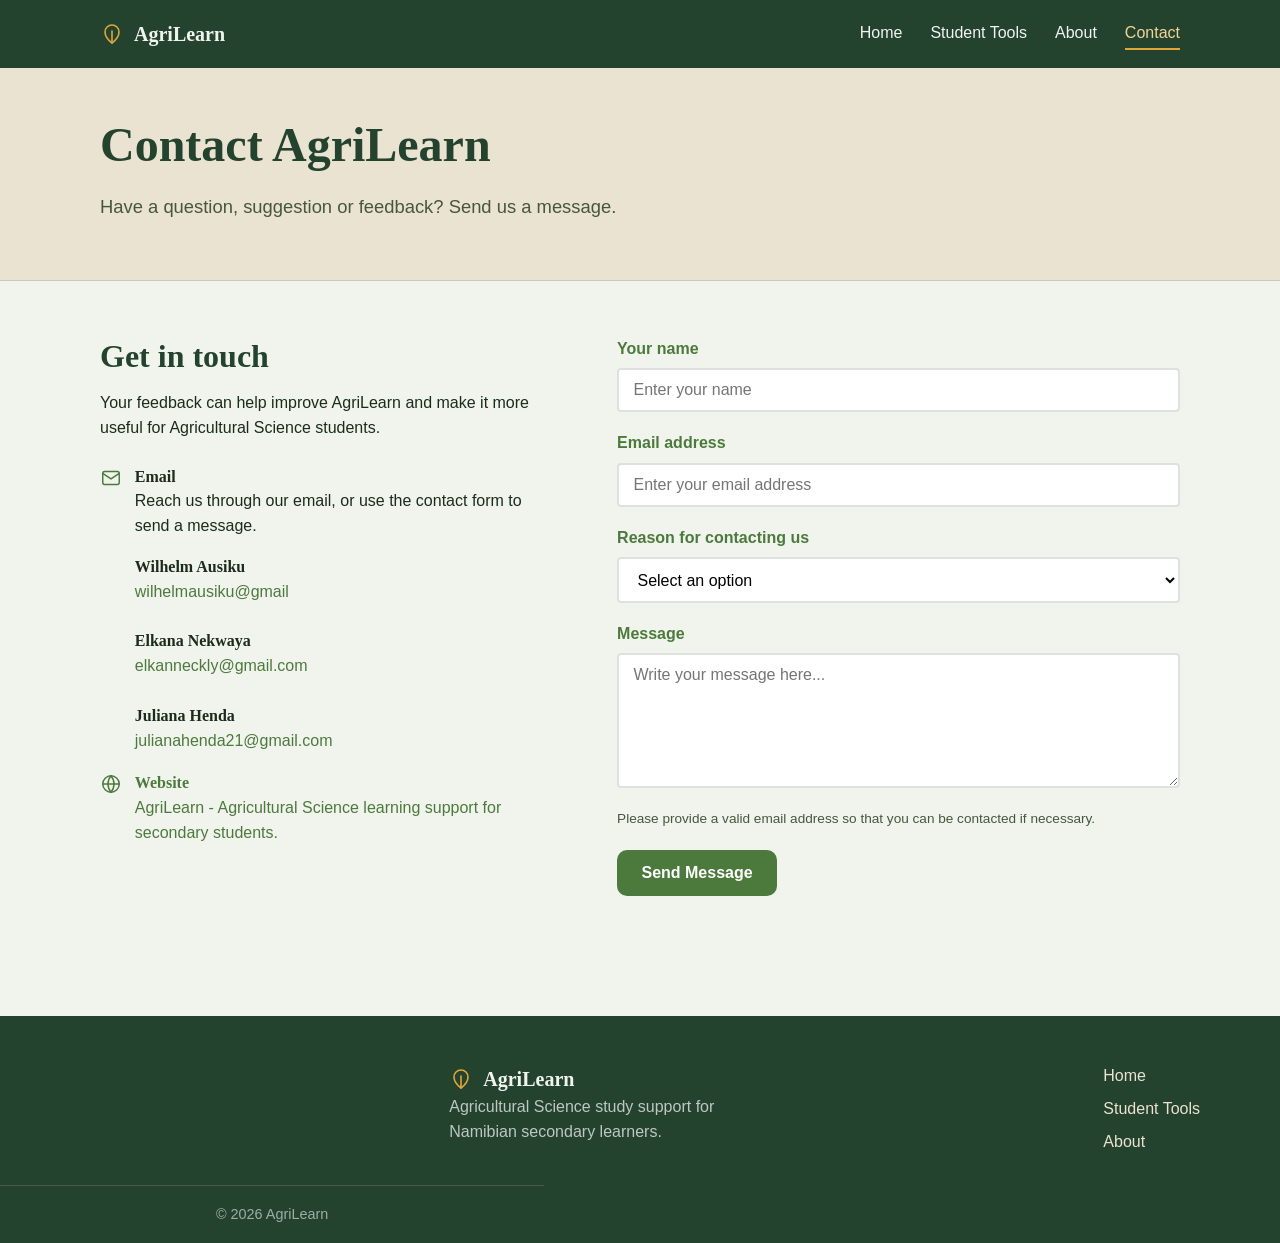
==== commit a7ae1363: "Update contact information in contact.html Added additional contact person and updated email address" ====
--- a/contact.html
+++ b/contact.html
@@ -161,14 +161,13 @@
   <br></br>
   <strong>Elkana Nekwaya</strong>
  <a href="mailto:elkanneckly@gmail.com"> elkanneckly@gmail.com</a>
-</div>
-
-</li>
-
-
-
-<li>
-
+  <br></br>
+  <strong>Juliana Henda</strong>
+  <a href="mailto:julianahenda21@gmail.com"> julianahenda21@gmail.com
+</div>
+</li>
+
+<li>
 <svg viewBox="0 0 24 24"
 fill="none"
 stroke="currentColor"
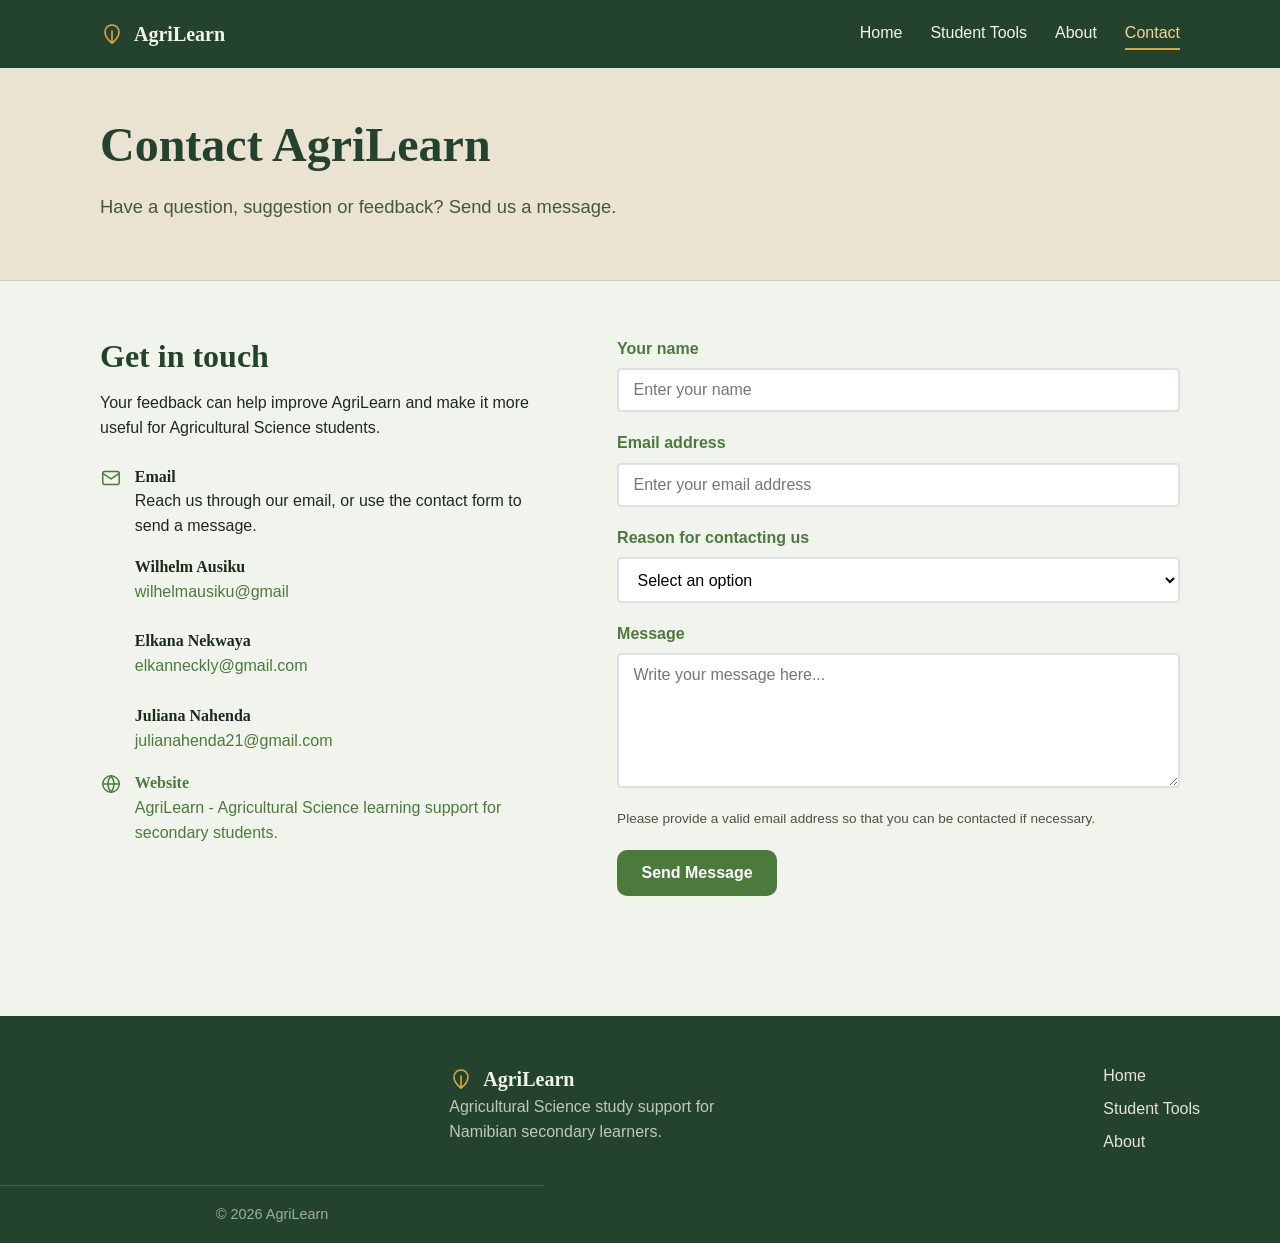
==== commit 4f7839a7: "Fix HTML formatting and update contact details" ====
--- a/contact.html
+++ b/contact.html
@@ -162,7 +162,7 @@
   <strong>Elkana Nekwaya</strong>
  <a href="mailto:elkanneckly@gmail.com"> elkanneckly@gmail.com</a>
   <br></br>
-  <strong>Juliana Henda</strong>
+  <strong>Juliana Nahenda</strong>
   <a href="mailto:julianahenda21@gmail.com"> julianahenda21@gmail.com
 </div>
 </li>
--- a/css/style.css
+++ b/css/style.css
@@ -46,7 +46,7 @@
 
 
 img {
-  max-width: 100%;
+  max-width: 50%;
   display: block;
 }
 
@@ -80,7 +80,7 @@
 
 h1 {
   font-size: clamp(2rem, 4.5vw, 3rem);
-  font-weight: 900;
+  font-weight: 900; text-alignment: center;
 }
 
 
